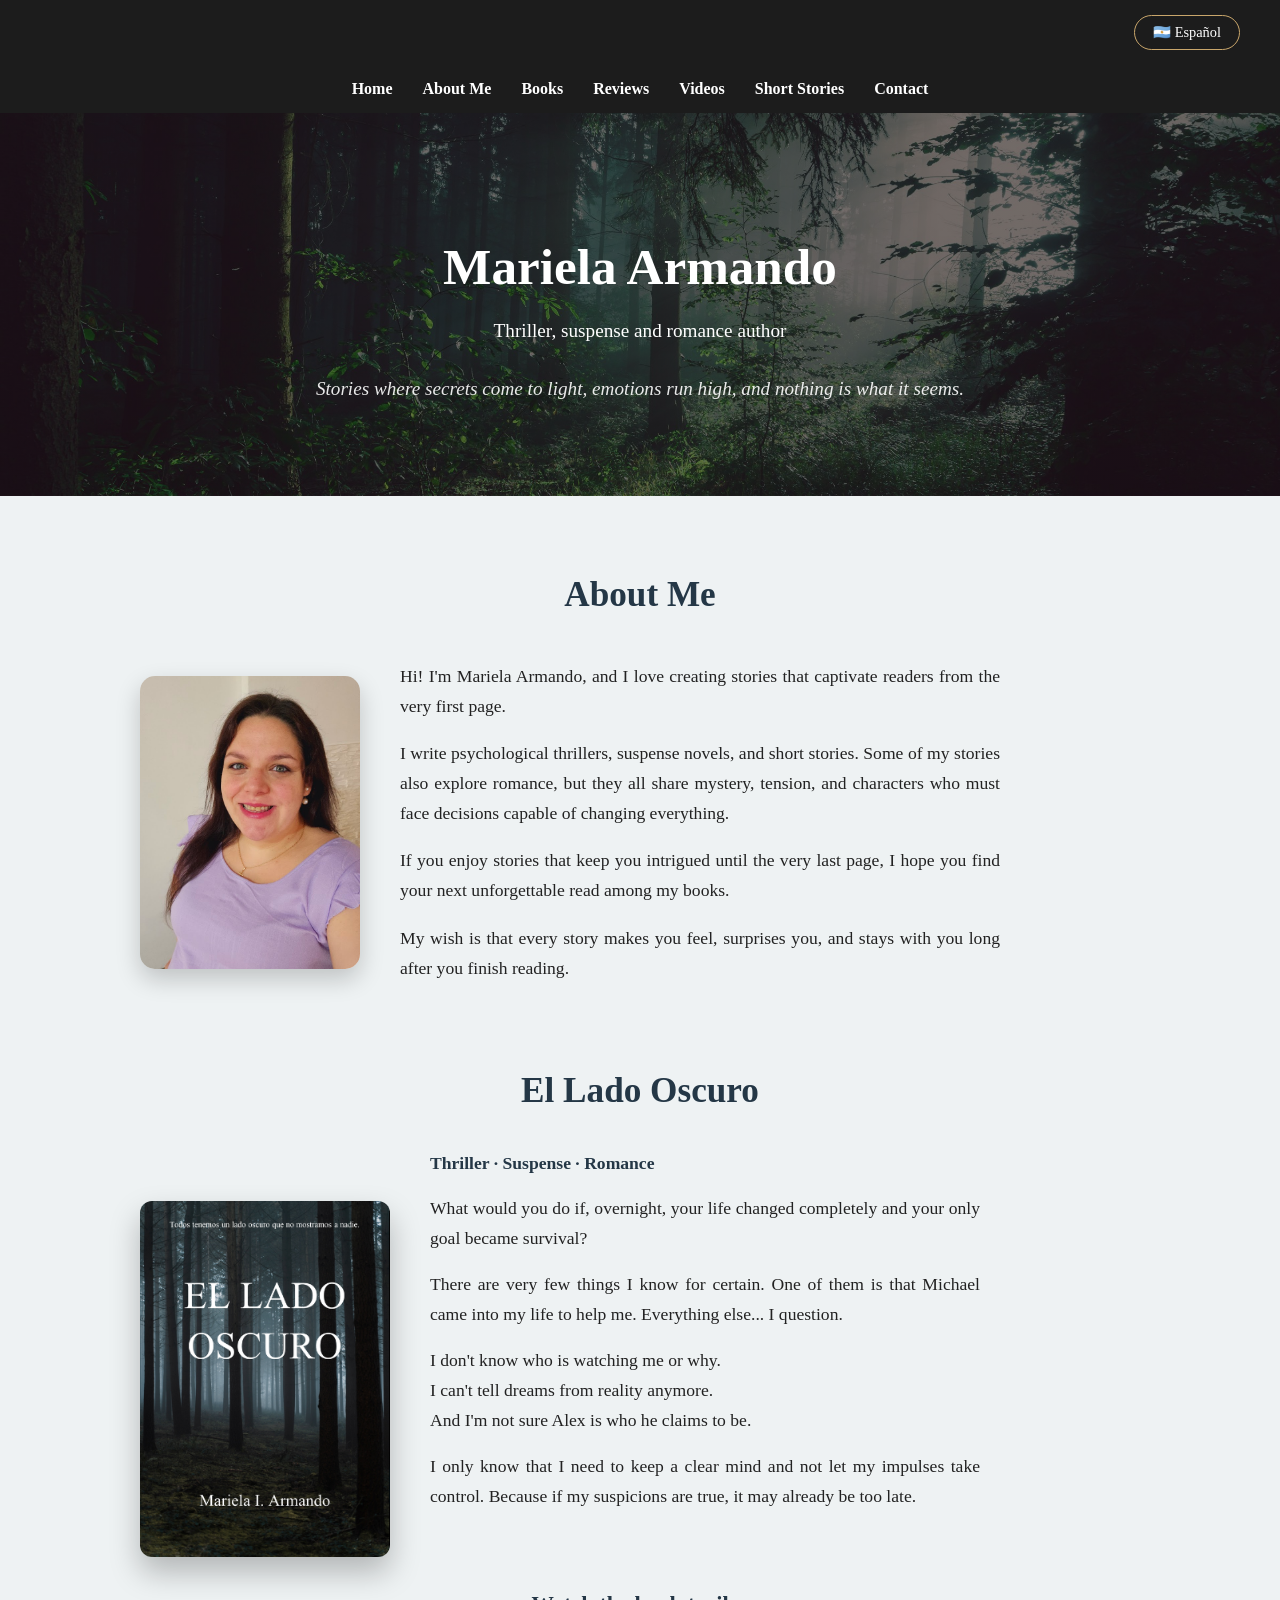
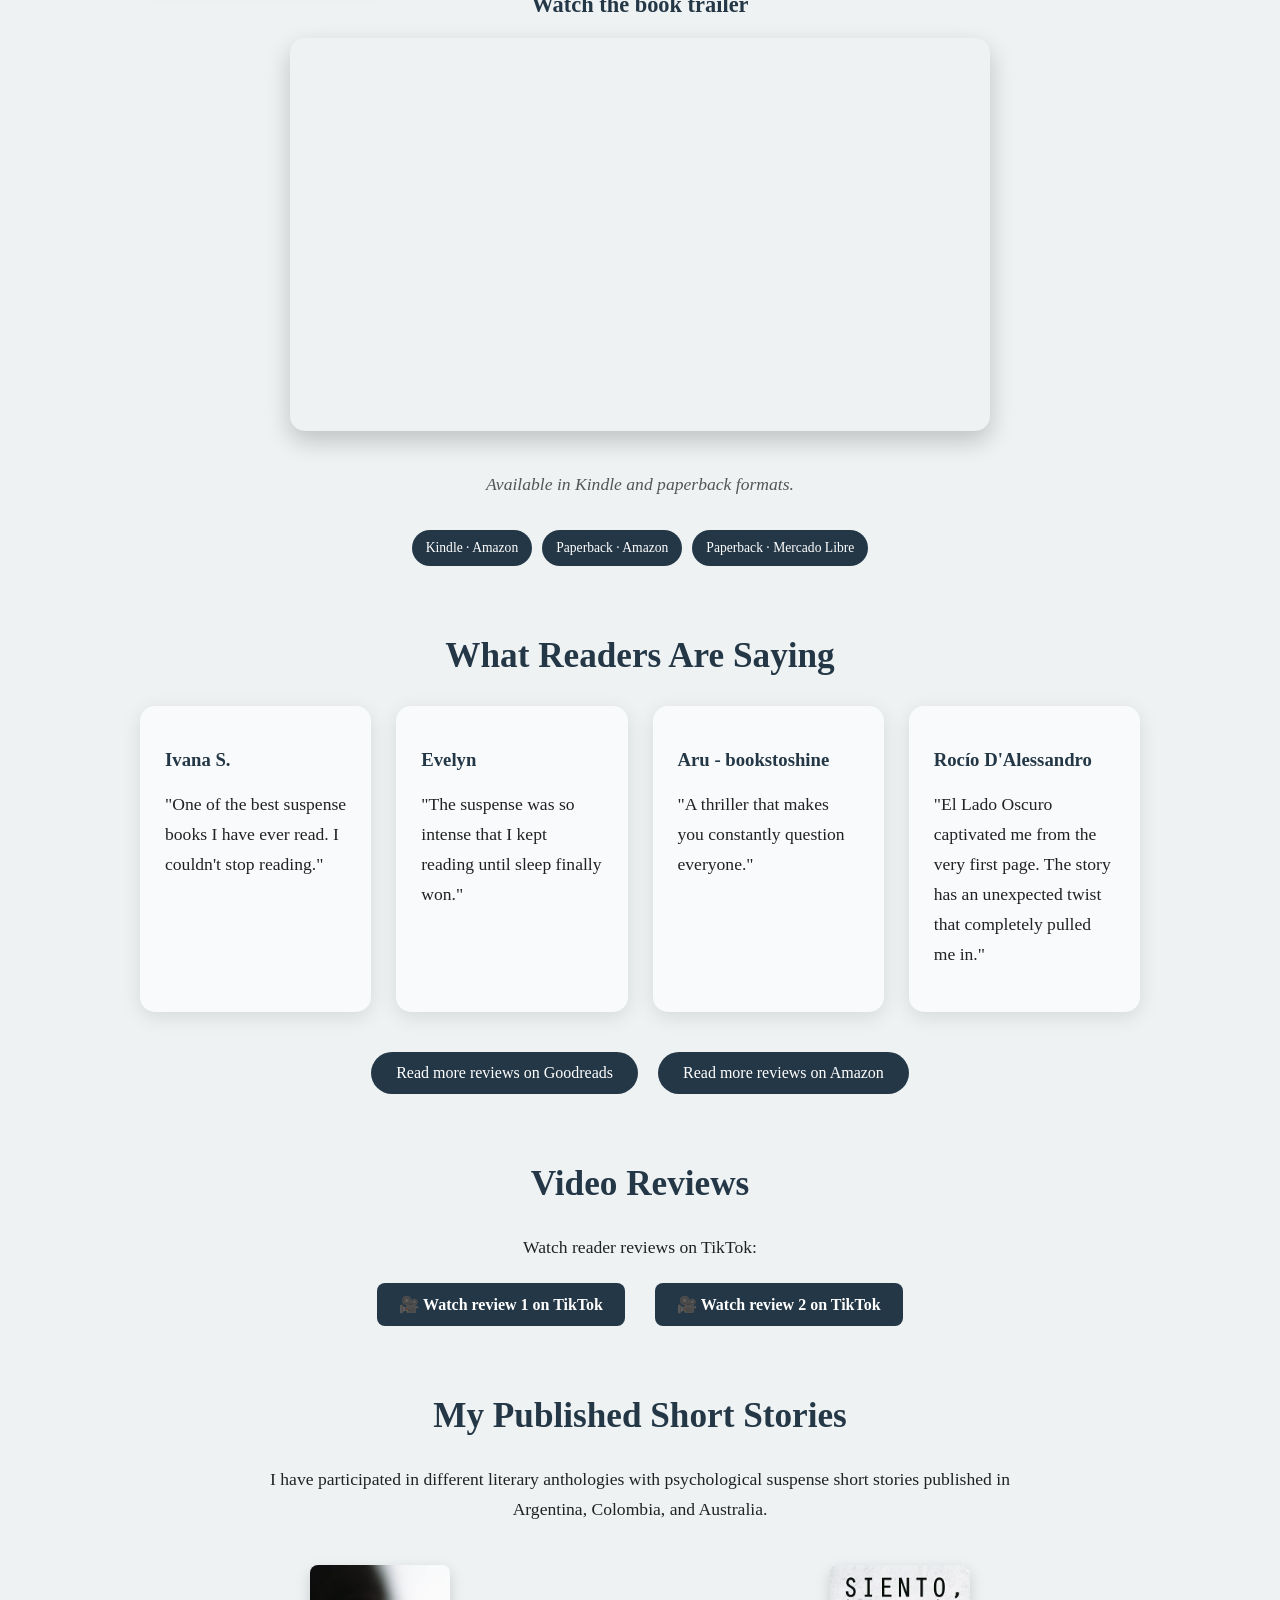
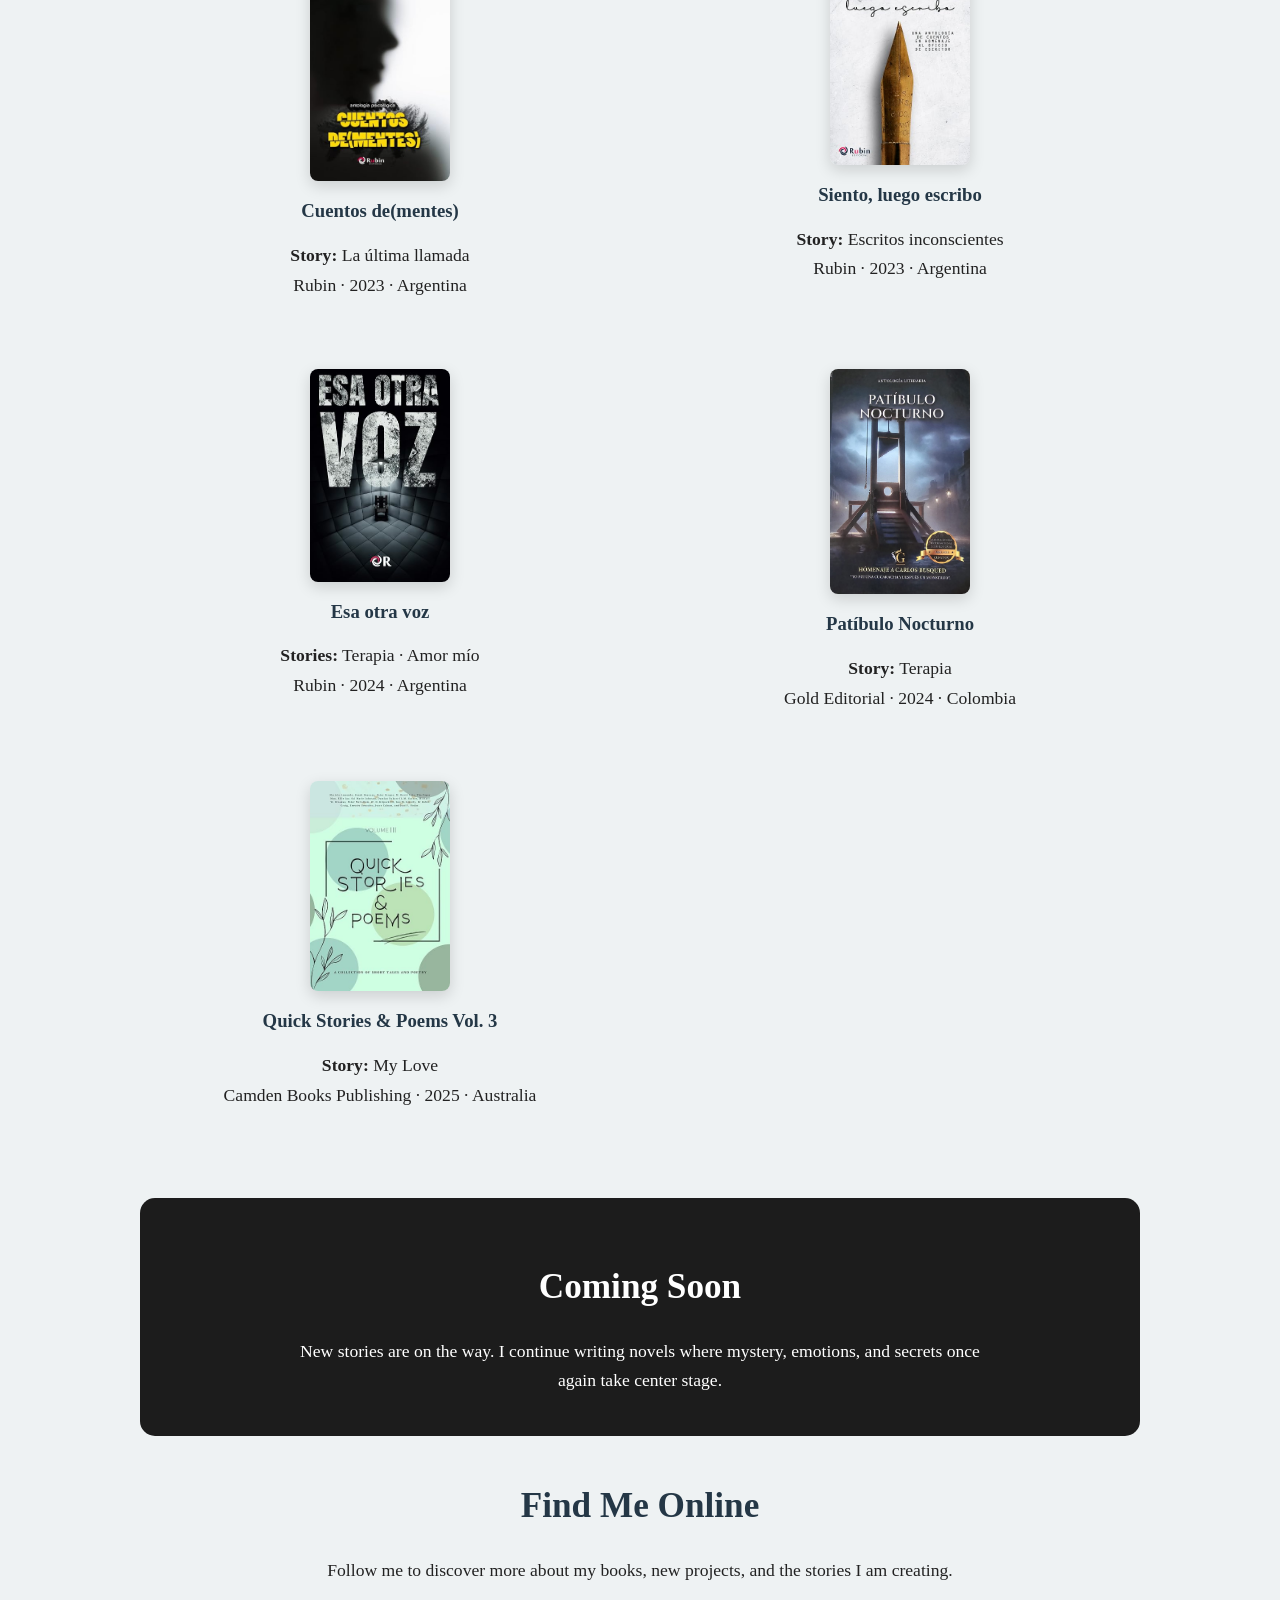
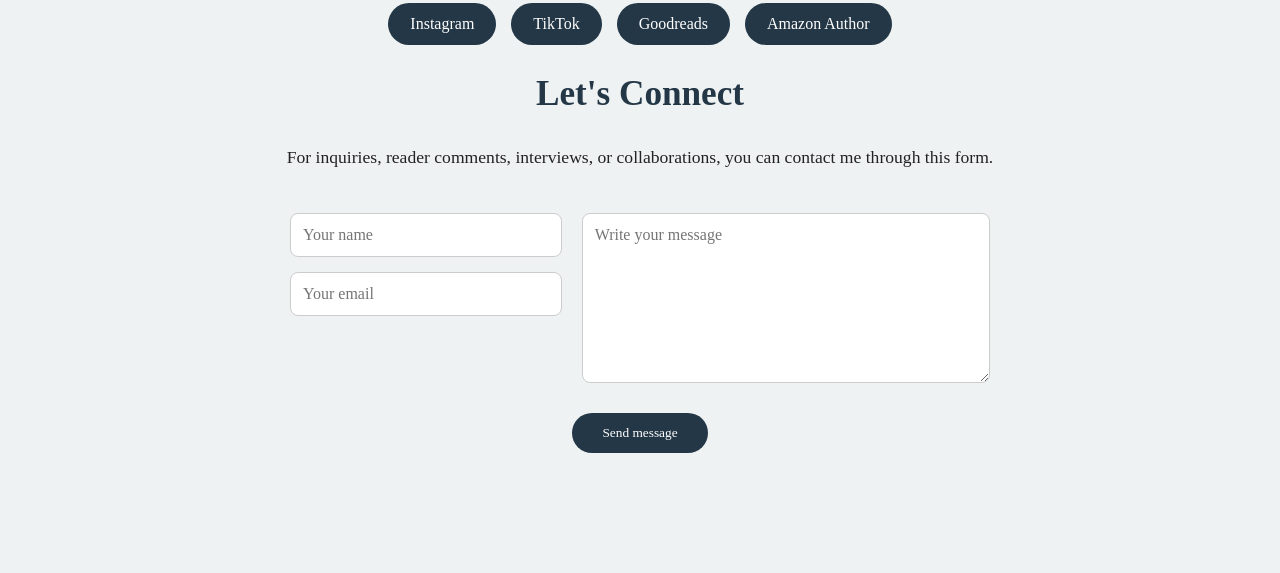
==== english.html @ 870b6d9b "Added TikTok author profile to schema" ====
<!DOCTYPE html>
<html lang="en">

<head>

    <meta charset="UTF-8">
    <meta name="viewport" content="width=device-width, initial-scale=1.0">

    <title>Mariela I. Armando | Thriller, Suspense & Romance Author</title>

    <meta name="description" content="Mariela I. Armando is an Argentine author of psychological thrillers, suspense, and romance. Discover her novels, published short stories, and upcoming books, including The Dark Side.">

    <meta name="keywords" content="Mariela I. Armando, Mariela Armando, Argentine author, thriller author, psychological thriller, suspense, romance novels, The Dark Side">

    <meta name="author" content="Mariela I. Armando">

    <meta name="google-site-verification" content="ZKe4XZ2IdWxRvlAnwial1uZt_1R4l8vELTqtwnKe09A" />

    <link rel="icon" type="image/png" href="images/favicon.png">

    <link rel="stylesheet" href="style.css">


    <!-- Open Graph -->
    <meta property="og:type" content="website">
    <meta property="og:title" content="Mariela I. Armando | Thriller, Suspense & Romance Author">
    <meta property="og:description" content="Discover the books, short stories, and latest updates from Mariela I. Armando, an Argentine author of psychological thrillers, suspense, and romance.">
    <meta property="og:url" content="https://marielaiarmando.github.io/english.html">
    <meta property="og:image" content="https://marielaiarmando.github.io/images/portada.png">
    <meta property="og:locale" content="en_US">


    <!-- Twitter / X -->
    <meta name="twitter:card" content="summary_large_image">
    <meta name="twitter:title" content="Mariela I. Armando | Thriller, Suspense & Romance Author">
    <meta name="twitter:description" content="Argentine author of psychological thrillers, suspense, and romance. Discover her novels and published short stories.">
    <meta name="twitter:image" content="https://marielaiarmando.github.io/images/portada.png">


    <!-- Schema.org Author -->
    <script type="application/ld+json">
    {
      "@context": "https://schema.org",
      "@type": "Person",
      "name": "Mariela I. Armando",
      "url": "https://marielaiarmando.github.io/english.html",
      "image": "https://marielaiarmando.github.io/images/MarielaArmando.jpg",
      "sameAs": [
  "https://www.instagram.com/escritoramarielaarmando/",
  "https://www.tiktok.com/@marielaarmando"
],
      "jobTitle": "Author",
      "description": "Argentine author of thriller, suspense, and romance novels.",
      "knowsAbout": [
        "Thriller",
        "Psychological suspense",
        "Romance"
      ],
      "workExample": {
        "@type": "Book",
        "name": "The Dark Side",
        "author": {
          "@type": "Person",
          "name": "Mariela I. Armando"
        }
      }
    }
    </script>


</head>

<body>

<div class="idioma">

    <a href="index.html">
        🇦🇷 Español
    </a>

</div>

<nav class="menu">

    <a href="#inicio">Home</a>
    <a href="#sobre-mi">About Me</a>
    <a href="#libros">Books</a>
    <a href="#resenas">Reviews</a>
    <a href="#videos">Videos</a>
    <a href="#cuentos">Short Stories</a>
    <a href="#contacto">Contact</a>

</nav>

<header id="inicio">
    
    <h1>Mariela Armando</h1>

    <p>Thriller, suspense and romance author</p>

    <p class="frase">
        Stories where secrets come to light,
        emotions run high, and nothing is what it seems.
    </p>

</header>

<main>

<section id="sobre-mi" class="sobre-mi">

    <h2>About Me</h2>
    

    <div class="autora">
        <img src="images/MarielaArmando.jpg"
             alt="Mariela Armando, autora"
             class="foto-autora">

        <div class="texto-autora">

<p>
    Hi! I'm Mariela Armando, and I love creating stories that captivate readers from the very first page.
</p>

<p>
    I write psychological thrillers, suspense novels, and short stories. Some of my stories also explore romance, but they all share mystery, tension, and characters who must face decisions capable of changing everything.
</p>

<p>
    If you enjoy stories that keep you intrigued until the very last page, I hope you find your next unforgettable read among my books.
</p>

<p>
    My wish is that every story makes you feel, surprises you, and stays with you long after you finish reading.
</p>

</div>



    </div>

</section>



<section id="libros" class="libros">

    <h2>El Lado Oscuro</h2>

<div class="libro">

    <img src="images/portada.png"
         alt="Cover of El Lado Oscuro"
         class="portada">

    <div class="info-libro">

        <p class="genero">
            Thriller · Suspense · Romance
        </p>

        <p>
            What would you do if, overnight, your life changed completely and your only goal became survival?
        </p>

        <p>
            There are very few things I know for certain. One of them is that Michael came into my life to help me. Everything else... I question.
        </p>

        <p>
            I don't know who is watching me or why.<br>
            I can't tell dreams from reality anymore.<br>
            And I'm not sure Alex is who he claims to be.
        </p>

        <p>
            I only know that I need to keep a clear mind and not let my impulses take control. Because if my suspicions are true, it may already be too late.
        </p>

    </div>

    </div>

    <div class="booktrailer">

        <h3>Watch the book trailer</h3>

<div class="video-container">

    <iframe
        src="https://www.youtube.com/embed/WR-o4Xqgzp0"
        title="El Lado Oscuro Book Trailer"
        allowfullscreen>
    </iframe>

</div>

</div>

<p class="formato">
    Available in Kindle and paperback formats.
</p>

    <div class="botones">

    <a href="https://www.amazon.com/Mariela-I-Armando-ebook/dp/B09SFQJZTN?ref_=ast_author_dp_rw&th=1&psc=1"
       target="_blank"
       class="boton">
        Kindle · Amazon
    </a>

    <a href="https://www.amazon.com/-/es/Lado-Oscuro-Spanish-Mariela-Armando/dp/9878832988"
       target="_blank"
       class="boton">
        Paperback · Amazon
    </a>

    <a href="https://articulo.mercadolibre.com.ar/MLA-1123917223-el-lado-oscuro-mariela-i-armando-libro-_JM"
       target="_blank"
       class="boton">
        Paperback · Mercado Libre
    </a>

</div>

</section>

<section id="resenas" class="reseñas">

   <h2>What Readers Are Saying</h2>

<div class="tarjetas">

    <div class="resena">

        <h3>Ivana S.</h3>

        <p>
            "One of the best suspense books I have ever read.
            I couldn't stop reading."
        </p>

    </div>

    <div class="resena">

        <h3>Evelyn</h3>

        <p>
            "The suspense was so intense that I kept reading
            until sleep finally won."
        </p>

    </div>

    <div class="resena">

        <h3>Aru - bookstoshine</h3>

        <p>
            "A thriller that makes you constantly question everyone."
        </p>

    </div>

    <div class="resena">

        <h3>Rocío D'Alessandro</h3>

        <p>
            "El Lado Oscuro captivated me from the very first page.
            The story has an unexpected twist that completely pulled me in."
        </p>

    </div>

</div>

  <div class="botones-resenas">

    <a href="https://www.goodreads.com/book/show/60380255-el-lado-oscuro?from_search=true&from_srp=true&qid=ZBNtLjr5cd&rank=1"
       target="_blank">
        Read more reviews on Goodreads
    </a>

    <a href="https://www.amazon.com/-/es/portal/customer-reviews/B09SFQJZTN/ref=cm_cr_dp_d_show_all_top?_encoding=UTF8&ie=UTF8&reviewerType=all_reviews"
       target="_blank">
        Read more reviews on Amazon
    </a>

    </div>

</section>



<section id="videos" class="videos">

  <h2>Video Reviews</h2>

<p>
    Watch reader reviews on TikTok:
</p>

<div class="video-links">

<a href="https://vt.tiktok.com/ZSXbWQg7C/" target="_blank">
    🎥 Watch review 1 on TikTok
</a>

<a href="https://vt.tiktok.com/ZSXbWntJS/" target="_blank">
    🎥 Watch review 2 on TikTok
</a>

</div>

</section>

<section id="cuentos" class="antologias">

  <h2>My Published Short Stories</h2>

<p class="intro-antologias">
    I have participated in different literary anthologies with psychological suspense short stories published in Argentina, Colombia, and Australia.
</p>

<div class="grid-antologias">

    <div class="antologia">

        <img src="images/antologia1.jpg" alt="Cuentos de(mentes)">

        <div class="info-antologia">

            <h3>Cuentos de(mentes)</h3>

            <p>
                <strong>Story:</strong> La última llamada<br>
                Rubin · 2023 · Argentina
            </p>

        </div>

    </div>


    <div class="antologia">

        <img src="images/antologia2.jpg" alt="Siento, luego escribo">

        <div class="info-antologia">

            <h3>Siento, luego escribo</h3>

            <p>
                <strong>Story:</strong> Escritos inconscientes<br>
                Rubin · 2023 · Argentina
            </p>

        </div>

    </div>


    <div class="antologia">

        <img src="images/antologia3.jpg" alt="Esa otra voz">

        <div class="info-antologia">

            <h3>Esa otra voz</h3>

            <p>
                <strong>Stories:</strong> Terapia · Amor mío<br>
                Rubin · 2024 · Argentina
            </p>

        </div>

    </div>


    <div class="antologia">

        <img src="images/antologia4.jpeg" alt="Patíbulo Nocturno">

        <div class="info-antologia">

            <h3>Patíbulo Nocturno</h3>

            <p>
                <strong>Story:</strong> Terapia<br>
                Gold Editorial · 2024 · Colombia
            </p>

        </div>

    </div>


    <div class="antologia">

        <img src="images/antologia5.jpg" alt="Quick Stories & Poems Vol. 3">

        <div class="info-antologia">

            <h3>Quick Stories & Poems Vol. 3</h3>

            <p>
                <strong>Story:</strong> My Love<br>
                Camden Books Publishing · 2025 · Australia
            </p>

        </div>

    </div>


</div>

</section>

<section class="proximamente">

    <h2>Coming Soon</h2>

<p>
    New stories are on the way.
    I continue writing novels where mystery,
    emotions, and secrets once again take center stage.
</p>

</section>



<section id="contacto" class="contacto">
    
    <h2>Find Me Online</h2>

<p>
    Follow me to discover more about my books,
    new projects, and the stories I am creating.
</p>

    <div class="redes">

        <a href="https://www.instagram.com/escritoramarielaarmando/" target="_blank">
            Instagram
        </a>

        <a href="https://www.tiktok.com/@marielaarmando" target="_blank">
            TikTok
        </a>

        <a href="https://www.goodreads.com/author/show/22955194.Mariela_I_Armando" target="_blank">
            Goodreads
        </a>

        <a href="https://www.amazon.com/-/es/stores/author/B09SGN73T6/about?ccs_id=977a9b7e-b31d-41c1-aaa5-a99280cfdf26" target="_blank">
            Amazon Author
        </a>

    </div>


   <h2>Let's Connect</h2>

<p>
    For inquiries, reader comments, interviews, or collaborations,
    you can contact me through this form.
</p>


<form id="formulario-contacto">


<div class="formulario-contenedor">

    <div class="datos-contacto">

        <input 
        type="text" 
        name="name" 
        placeholder="Your name"
        required>

        <input 
        type="email" 
        name="email" 
        placeholder="Your email"
        required>

    </div>


    <textarea 
    name="message"
    placeholder="Write your message"
    rows="8"
    required></textarea>

</div>


<button type="submit">
Send message
</button>

<p id="mensaje-enviado" class="mensaje-enviado">
    Thank you for reaching out! Your message has been sent successfully.
</p>

</form>


</section>

</main>

<script>

const formulario = document.getElementById("formulario-contacto");

formulario.addEventListener("submit", async function(event) {

    event.preventDefault();

    const datos = new FormData(formulario);

    const respuesta = await fetch(
        "https://formspree.io/f/xdaqpnvq",
        {
            method: "POST",
            body: datos,
            headers: {
                "Accept": "application/json"
            }
        }
    );

    if (respuesta.ok) {

        formulario.reset();

        document.getElementById("mensaje-enviado").style.display = "block";

    }

});

</script>

</body>

</html>
---- style.css ----
body {
    margin: 0;
    font-family: Georgia, serif;
    background-color: #eef2f3; 
    color: #222;
}


header {
    background-image: linear-gradient(
        rgba(0,0,0,.55),
        rgba(0,0,0,.55)
    ),
    url("images/bosque_oscuro.jpg");

    background-size: cover;
    background-position: center;

    color: white;
    text-align: center;
    padding: 90px 20px;
}


header h1 {
    font-size: 3.2rem;
    margin-bottom: 10px;
}


header p {
    font-size: 1.2rem;
}


.frase {
    max-width: 650px;
    margin: 25px auto 0;
    font-style: italic;
    opacity: .9;
}


main {
    max-width: 1000px;
    margin: auto;
    padding: 50px 20px;
}


section {
    margin-bottom: 70px;
}


h2 {
    color: #243746;
    font-size: 2.2rem;
    text-align: center;
}


p {
    line-height: 1.7;
    font-size: 1.1rem;
}


/* LIBRO */

.libro {
    display: flex;
    align-items: flex-start;
    gap: 40px;
}


.portada {
    width: 250px;
    border-radius: 12px;
    box-shadow: 0 15px 30px rgba(0,0,0,.25);
    margin-top: 60px;
}


.info-libro {
    flex: 1;
    max-width: 550px;
    display: flex;
    flex-direction: column;
}
.info-libro p {
    margin: 8px 0;
    text-align: justify;
}

.info-libro h3 {
    font-size: 2rem;
}

.genero {
    color: #243746;
    font-weight: bold;
    text-align: center;
    width: 100%;
}


/* BOTONES */

.botones {
    margin-top: 30px;
    display: flex;
    gap: 10px;
    justify-content: center;
    flex-wrap: nowrap;
}


.boton {
    display: inline-block;
    background-color: #243746;
    color: white;
    padding: 10px 14px;
    border-radius: 25px;
    text-decoration: none;
    text-align: center;
    font-size: 0.85rem;
}


.boton:hover {
    opacity: .8;
}

/* RESEÑAS */

.tarjetas {
    display: flex;
    gap: 25px;
}


.resena {
    background:#f8fafb;
    padding:25px;
    border-radius:15px;
    box-shadow:0 5px 20px rgba(0,0,0,.1);
    flex:1;
}


.resena h3 {
    color:#243746;
}



/* VIDEOS */

.videos {
    text-align: center;
}

.videos a {
    color:#243746;
    font-weight:bold;
}


.proximamente {
    background-color: #1c1c1c;
    color: white;
    padding: 40px;
    border-radius: 15px;
    text-align: center;
    margin-bottom: 50px;
}

.proximamente h2 {
    color: white;
}

.proximamente p {
    max-width: 700px;
    margin: auto;
    color: white;
}

/* ANTOLOGÍAS */
.intro-antologias {
    text-align: center;
    max-width: 750px;
    margin: 0 auto 40px;
}

.grid-antologias {
    display: grid;
    grid-template-columns: repeat(2, 1fr);
    gap: 50px 40px;
    margin-top: 40px;
}

.antologia {
    text-align: center;
}

.antologia img {
    width: 140px;
    height: auto;
    border-radius: 8px;
    box-shadow: 0 5px 15px rgba(0,0,0,.15);
}

.info-antologia h3 {
    margin-top: 15px;
    color: #243746;
}

.info-antologia p {
    margin-top: 10px;
}

/* CONTACTO */

.contacto {
    text-align: center;
}

/* REDES */

.redes {
    display: flex;
    justify-content: center;
    gap: 15px;
    flex-wrap: wrap;
}


.redes a {
    background-color: #243746;
    color: white;
    padding: 12px 22px;
    border-radius: 25px;
    text-decoration: none;
}


.redes a:hover {
    opacity: .8;
}.botones-resenas {
    margin-top: 40px;
    display: flex;
    justify-content: center;
    gap: 20px;
    flex-wrap: wrap;
}


.botones-resenas a {
    background-color: #243746;
    color: white;
    padding: 12px 25px;
    border-radius: 25px;
    text-decoration: none;
}


.botones-resenas a:hover {
    opacity: .8;
}.formato {
    font-style: italic;
    color: #555;
    text-align: center;

}.autora {
    display: flex;
    gap: 40px;
    align-items: center;
}


.foto-autora {
    width: 220px;
    border-radius: 15px;
    box-shadow: 0 10px 25px rgba(0,0,0,.2);
}


.texto-autora {
    max-width: 600px;
    text-align: justify;
}
/* BOOKTRAILER */

.booktrailer {
    margin: 35px 0;
    text-align: center;
}

.booktrailer h3 {
    color: #243746;
    margin-bottom: 20px;
    font-size: 1.4rem;
}

.video-container {
    width: 100%;
    max-width: 700px;
    margin: 0 auto;
    aspect-ratio: 16 / 9;
}

.video-container iframe {
    width: 100%;
    height: 100%;
    border: none;
    border-radius: 15px;
    box-shadow: 0 10px 25px rgba(0,0,0,.2);
}


/* CELULAR */

@media (max-width: 700px) {

    .libro {
    flex-direction: column;
    align-items: center;
    text-align: center;
}

.info-libro {
    width: 100%;
    text-align: center;
}
    .portada {
    margin: 0 auto;
    }
.info-libro .genero {
    text-align: center;
    width: 100%;
}
    .autora {
        flex-direction: column;
        text-align: center;
    }


    .tarjetas {
        flex-direction: column;
    }


    h2 {
        text-align: center;
    }


    .botones {
        justify-content: center;
        flex-direction: column;
        align-items: center;
    }


    .boton {
        display: block;
        margin-bottom: 15px;
        width: 80%;
    }


    .videos,
    .contacto,
    .redes {
        text-align: center;
        justify-content: center;
    }

    .grid-antologias {
        grid-template-columns: 1fr;
    }

    .antologia {
    text-align: center;
}


    .antologia img {
        width: 150px;
    }


    .botones-resenas {
        justify-content: center;
        flex-direction: column;
        align-items: center;
    }
.video-container {
    max-width: 100%;
}


.formulario-contenedor {
    flex-direction: column;
    align-items: center;

}

.datos-contacto,
.formulario-contenedor textarea {
    width: 100%;
    max-width: 500px;

}

.menu {
    display: flex;
    flex-wrap: wrap;
    justify-content: center;

    column-gap: 18px;
    row-gap: 0;

    padding: 6px 10px;
}

.menu a {
    font-size: 15px;
    line-height: 1;
    padding: 0;
}
}



.video-links {
    display: flex;
    justify-content: center;
    gap: 30px;
    flex-wrap: wrap;
    margin-top: 20px;
}

.video-links a {
    background: #243746;
    color: white;
    text-decoration: none;
    padding: 12px 22px;
    border-radius: 8px;
    font-weight: bold;
    transition: 0.3s;
}

.video-links a:hover {
    transform: translateY(-3px);
    opacity: 0.9;
}
.contacto form {
    margin-top: 40px;
}
.formulario-contenedor {
    display: flex;
    gap: 20px;
    max-width: 700px;
    margin: 30px auto;
}


.datos-contacto {
    display: flex;
    flex-direction: column;
    gap: 15px;
    width: 40%;
}


.formulario-contenedor textarea {
    width: 60%;
}


.contacto input,
.contacto textarea {
    padding: 12px;
    font-family: Georgia, serif;
    font-size: 1rem;
    border-radius: 8px;
    border: 1px solid #ccc;
    box-sizing: border-box;
}


.contacto button {
    display: block;
    margin: 20px auto 0;
    background-color: #243746;
    color: white;
    border: none;
    padding: 12px 30px;
    border-radius: 25px;
    cursor: pointer;
    font-family: Georgia, serif;
}


.contacto button:hover {
    opacity: .8;
}
.mensaje-gracias {
    display: none;
    margin-top: 25px;
    color: #243746;
    font-weight: bold;
    text-align: center;
}
.gracias {
    min-height: 70vh;
    display: flex;
    flex-direction: column;
    justify-content: center;
    align-items: center;
    text-align: center;
    padding: 40px 20px;
}


.gracias h1 {
    color: #243746;
    font-size: 2.5rem;
}


.gracias p {
    max-width: 600px;
    margin: 20px auto 30px;
}

.mensaje-enviado {
    display: none;
    margin: 30px auto 0;
    max-width: 500px;
    background: #f8fafb;
    padding: 25px;
    border-radius: 15px;
    box-shadow: 0 5px 20px rgba(0,0,0,.1);
    color: #243746;
    font-weight: bold;
    text-align: center;
}
/* MENU DE NAVEGACION */

.menu {
    display: flex;
    justify-content: center;
    gap: 30px;

    position: sticky;
    top: 0;
    z-index: 1000;

    background-color: #1c1c1c;
    padding: 15px;
}


.menu a {
    color: white;
    text-decoration: none;
    font-size: 1rem;
    font-weight: bold;
}


.menu a:hover {
    color: #c9a66b;
}
section {
    scroll-margin-top: 100px;
}
.idioma {
    text-align: right;
    padding: 15px 40px;
    background-color: #1c1c1c;
}

.idioma a {
    display: inline-block;
    padding: 8px 18px;
    border: 1px solid #c9a66b;
    border-radius: 20px;
    color: white;
    text-decoration: none;
    font-size: 0.9rem;
    transition: 0.3s;
}

.idioma a:hover {
    background-color: #c9a66b;
    color: #1c1c1c;
}
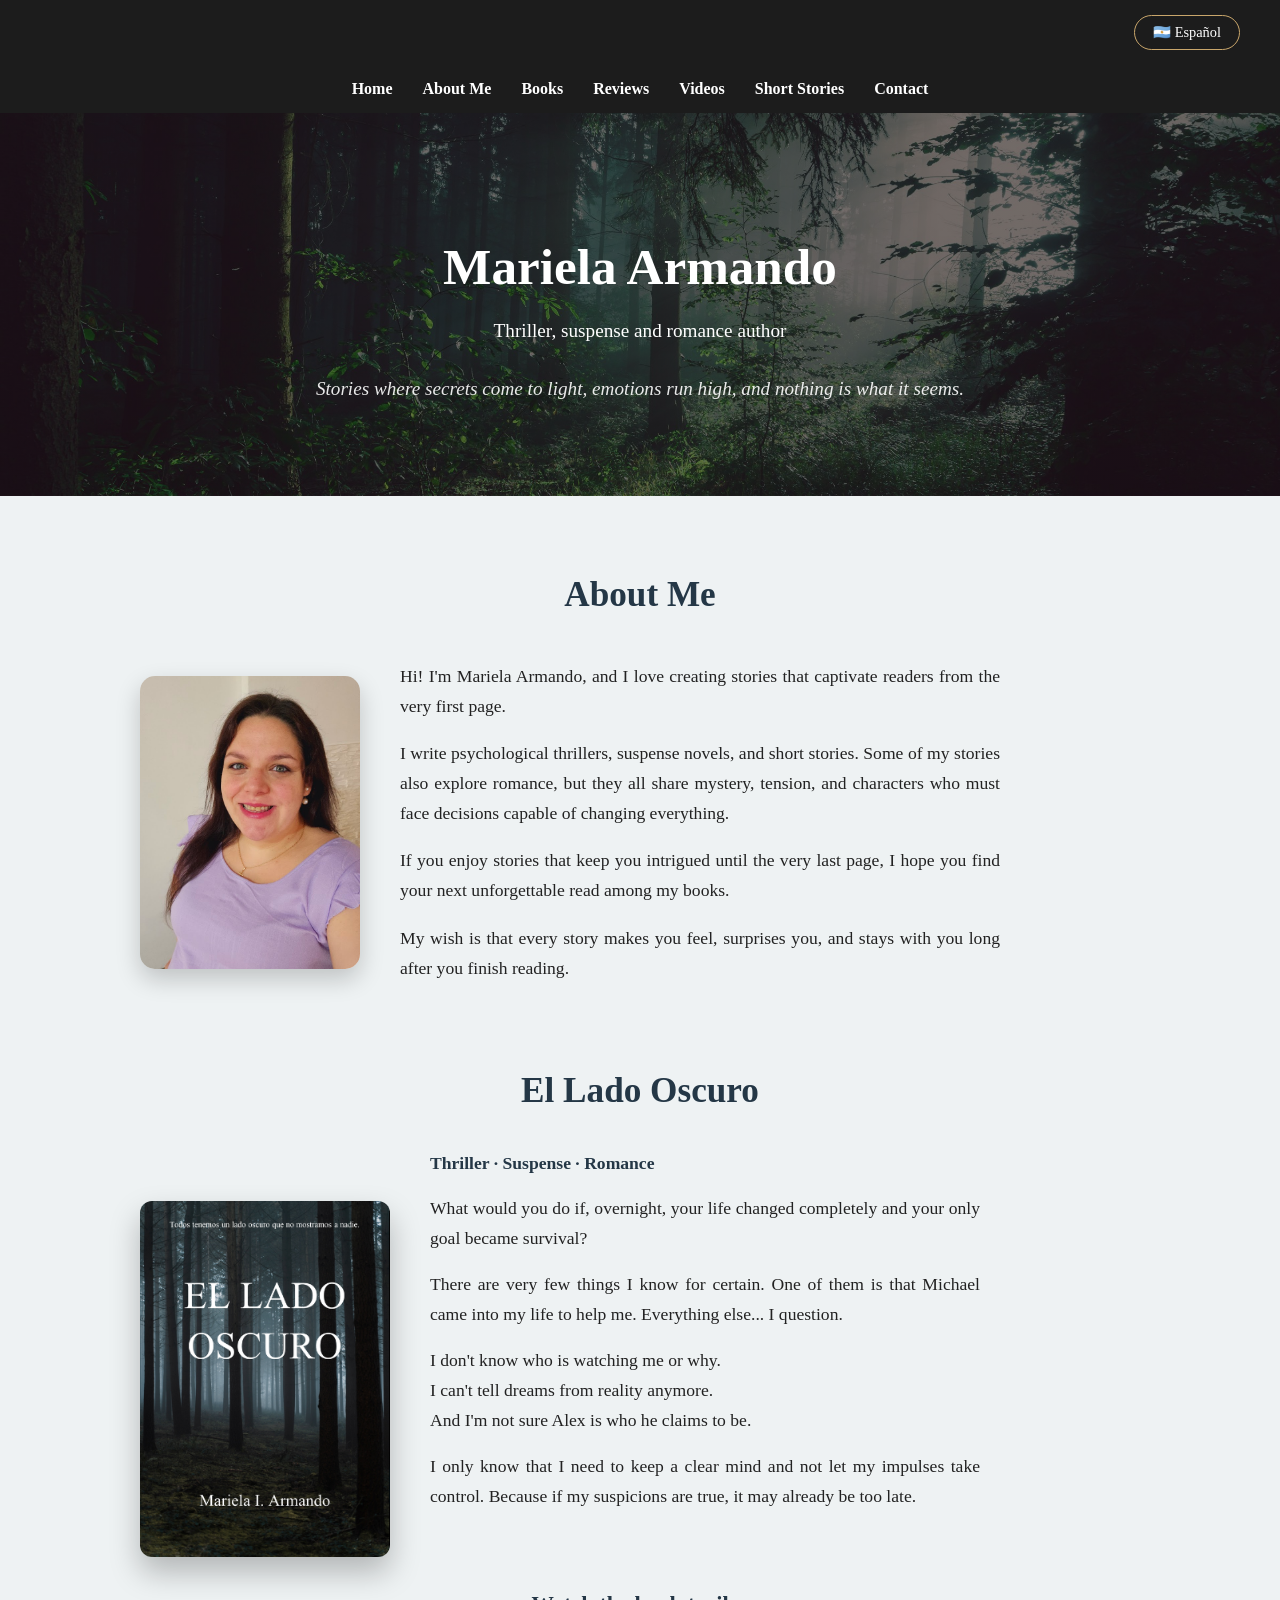
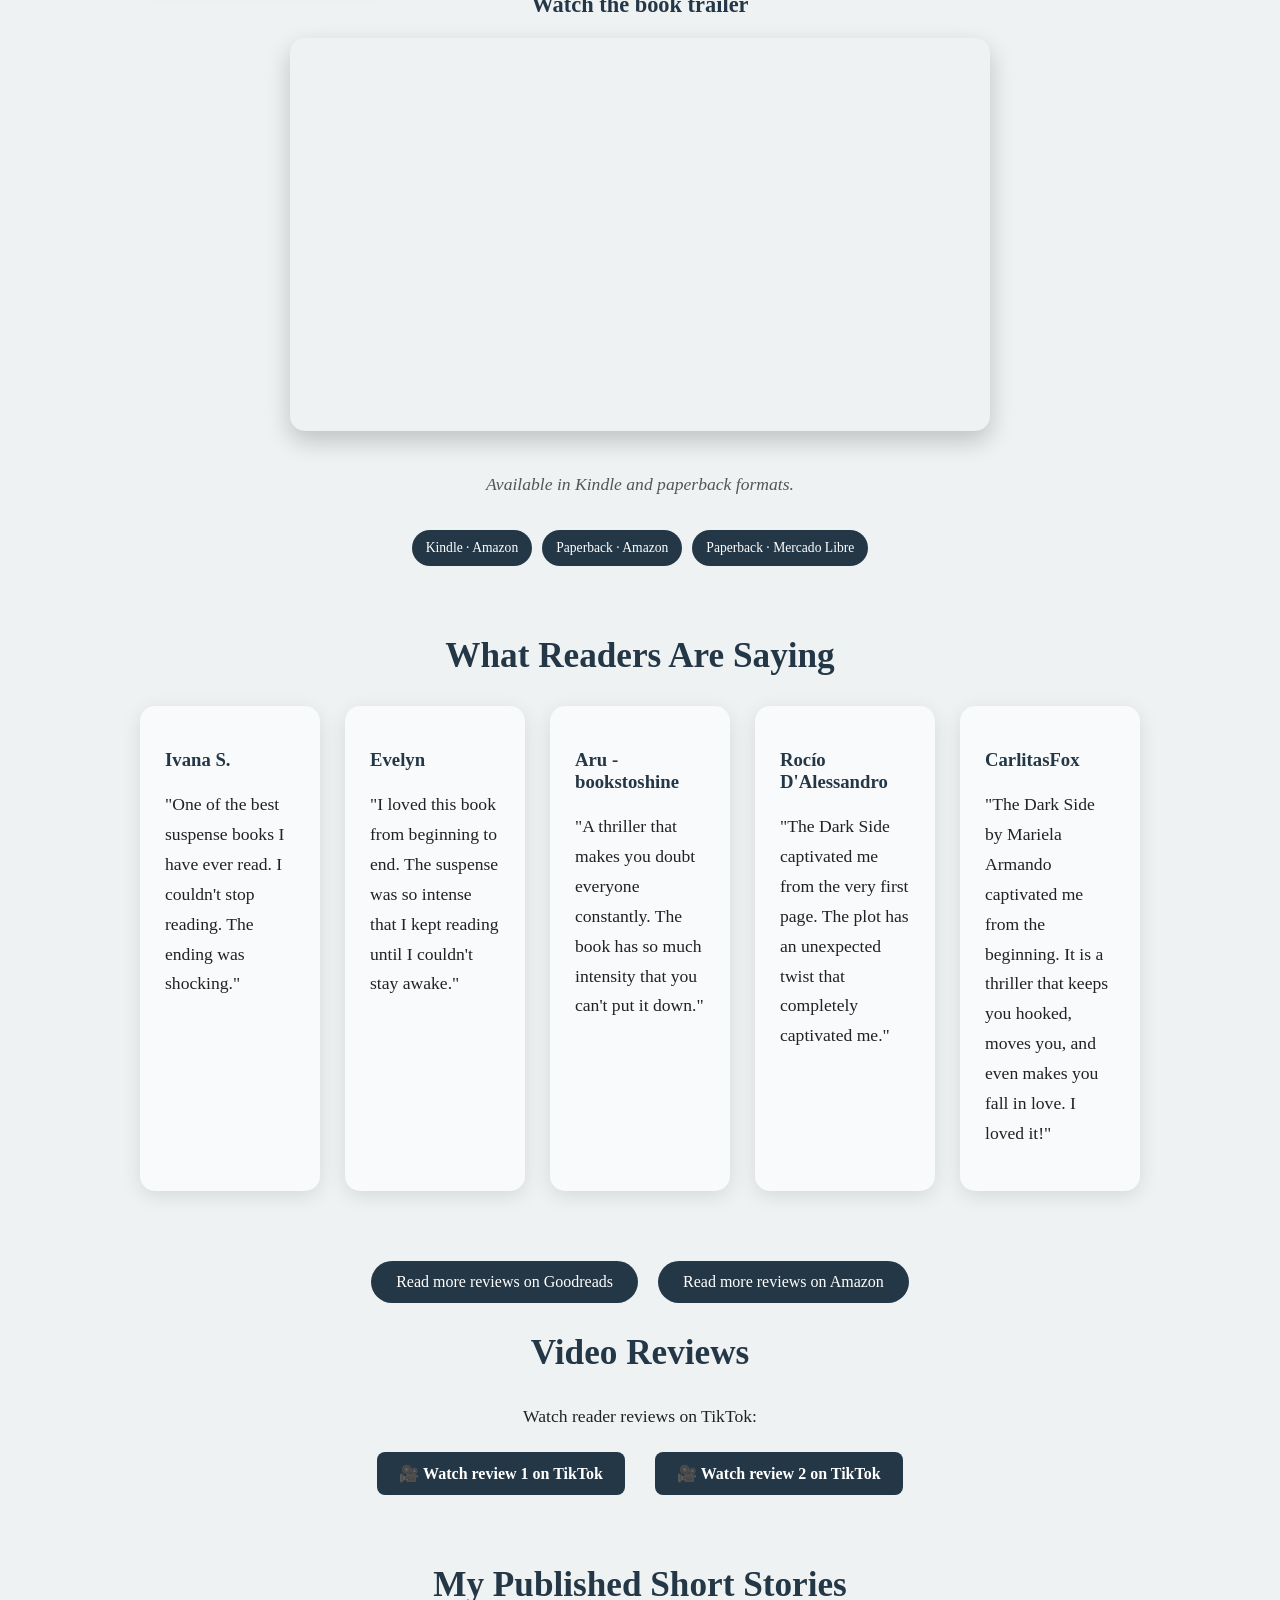
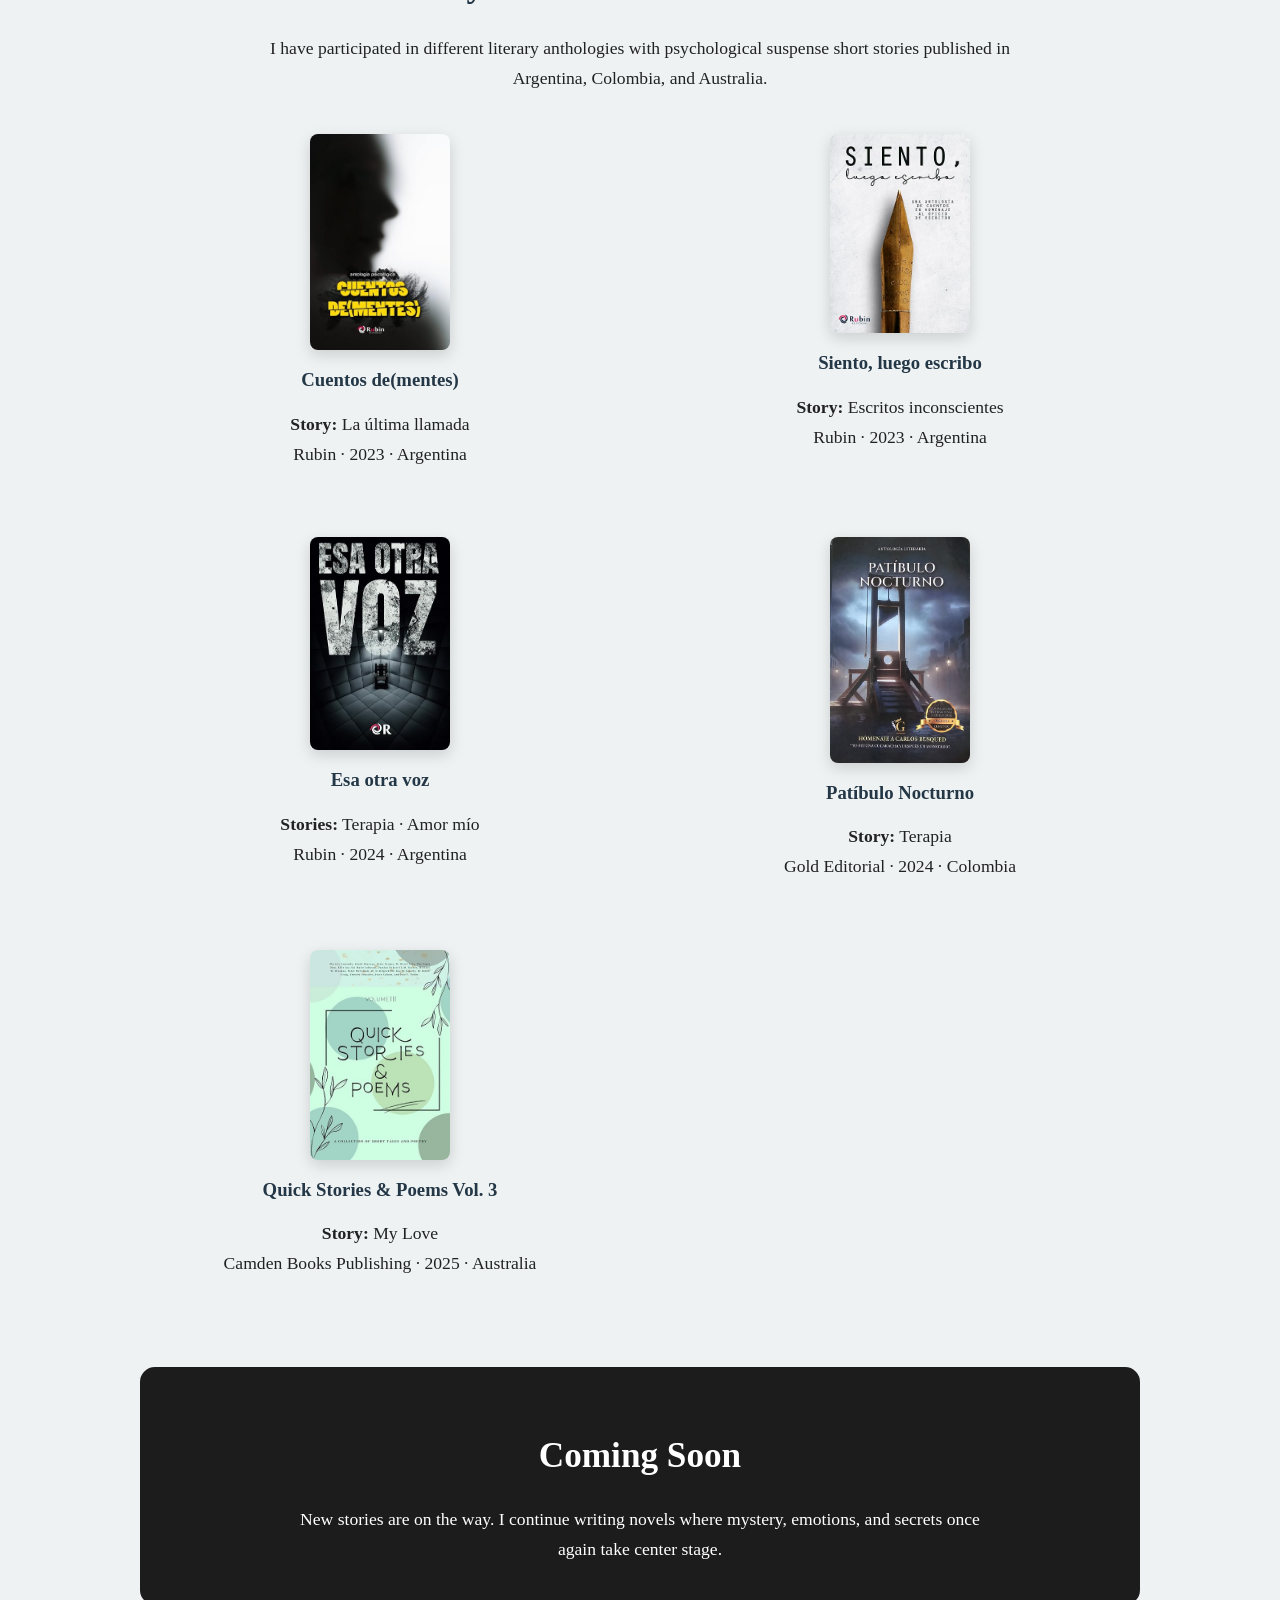
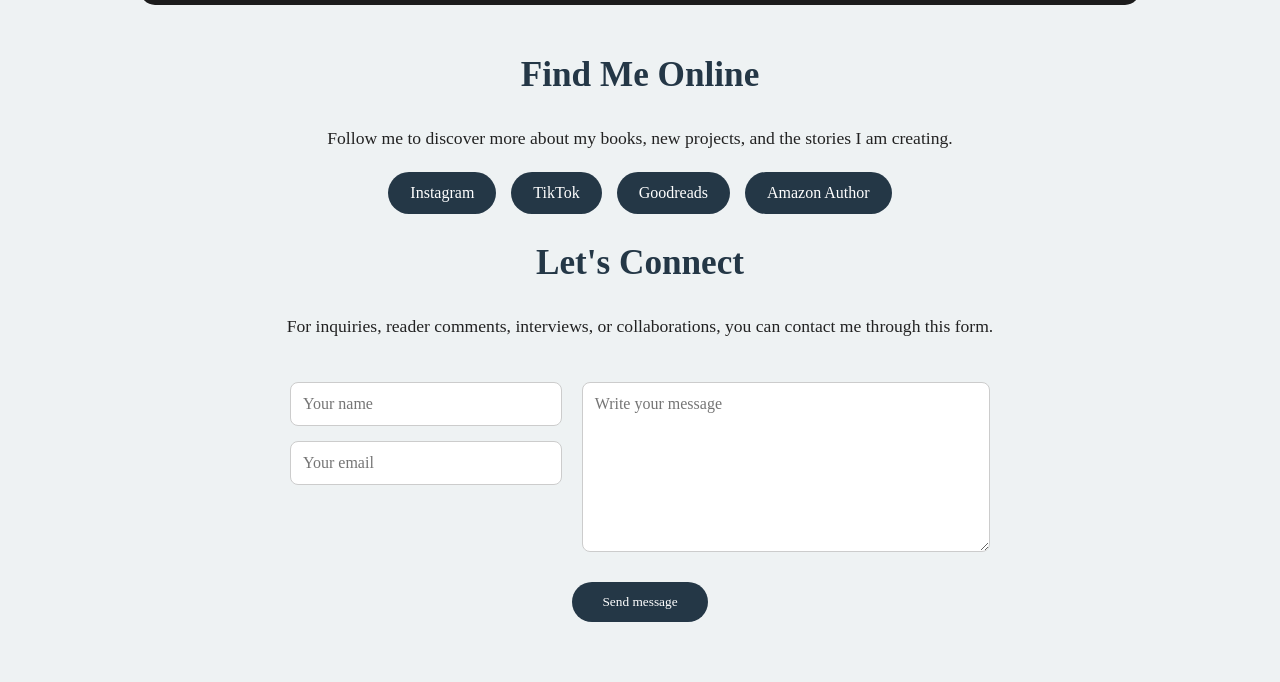
==== commit 26615c73: "Updated English reviews" ====
--- a/english.html
+++ b/english.html
@@ -25,8 +25,8 @@
     <meta property="og:type" content="website">
     <meta property="og:title" content="Mariela I. Armando | Thriller, Suspense & Romance Author">
     <meta property="og:description" content="Discover the books, short stories, and latest updates from Mariela I. Armando, an Argentine author of psychological thrillers, suspense, and romance.">
-    <meta property="og:url" content="https://marielaiarmando.github.io/english.html">
-    <meta property="og:image" content="https://marielaiarmando.github.io/images/portada.png">
+    <meta property="og:url" content="https://marielaarmando.com/english.html">
+    <meta property="og:image" content="https://marielaarmando.com/images/author-social.jpeg">
     <meta property="og:locale" content="en_US">
 
 
@@ -34,38 +34,34 @@
     <meta name="twitter:card" content="summary_large_image">
     <meta name="twitter:title" content="Mariela I. Armando | Thriller, Suspense & Romance Author">
     <meta name="twitter:description" content="Argentine author of psychological thrillers, suspense, and romance. Discover her novels and published short stories.">
-    <meta name="twitter:image" content="https://marielaiarmando.github.io/images/portada.png">
+    <meta name="twitter:image" content="https://marielaarmando.com/images/author-social.jpeg">
 
 
     <!-- Schema.org Author -->
-    <script type="application/ld+json">
-    {
-      "@context": "https://schema.org",
-      "@type": "Person",
-      "name": "Mariela I. Armando",
-      "url": "https://marielaiarmando.github.io/english.html",
-      "image": "https://marielaiarmando.github.io/images/MarielaArmando.jpg",
-      "sameAs": [
-  "https://www.instagram.com/escritoramarielaarmando/",
-  "https://www.tiktok.com/@marielaarmando"
-],
-      "jobTitle": "Author",
-      "description": "Argentine author of thriller, suspense, and romance novels.",
-      "knowsAbout": [
-        "Thriller",
-        "Psychological suspense",
-        "Romance"
-      ],
-      "workExample": {
-        "@type": "Book",
-        "name": "The Dark Side",
-        "author": {
-          "@type": "Person",
-          "name": "Mariela I. Armando"
-        }
-      }
-    }
-    </script>
+<script type="application/ld+json">
+{
+  "@context": "https://schema.org",
+  "@type": "Person",
+  "name": "Mariela I. Armando",
+  "url": "https://marielaarmando.com/english.html",
+  "image": "https://marielaarmando.com/images/MarielaArmando.jpg",
+  "sameAs": [
+    "https://www.instagram.com/escritoramarielaarmando/",
+    "https://www.tiktok.com/@marielaarmando"
+  ],
+  "jobTitle": "Author",
+  "description": "Argentine author of thriller, suspense, and romance novels.",
+  "knowsAbout": [
+    "Thriller",
+    "Psychological suspense",
+    "Romance"
+  ],
+  "hasOccupation": {
+    "@type": "Occupation",
+    "name": "Author"
+  }
+}
+</script>
 
 
 </head>
@@ -227,56 +223,77 @@
 
 </section>
 
-<section id="resenas" class="reseñas">
-
-   <h2>What Readers Are Saying</h2>
-
-<div class="tarjetas">
-
-    <div class="resena">
-
-        <h3>Ivana S.</h3>
-
-        <p>
-            "One of the best suspense books I have ever read.
-            I couldn't stop reading."
-        </p>
-
-    </div>
-
-    <div class="resena">
-
-        <h3>Evelyn</h3>
-
-        <p>
-            "The suspense was so intense that I kept reading
-            until sleep finally won."
-        </p>
-
-    </div>
-
-    <div class="resena">
-
-        <h3>Aru - bookstoshine</h3>
-
-        <p>
-            "A thriller that makes you constantly question everyone."
-        </p>
-
-    </div>
-
-    <div class="resena">
-
-        <h3>Rocío D'Alessandro</h3>
-
-        <p>
-            "El Lado Oscuro captivated me from the very first page.
-            The story has an unexpected twist that completely pulled me in."
-        </p>
-
-    </div>
-
-</div>
+<section id="reviews" class="reseñas">
+
+    <h2>What Readers Are Saying</h2>
+
+    <div class="tarjetas">
+
+        <div class="resena">
+
+            <h3>Ivana S.</h3>
+
+            <p>
+                "One of the best suspense books I have ever read.
+                I couldn't stop reading. The ending was shocking."
+            </p>
+
+        </div>
+
+
+        <div class="resena">
+
+            <h3>Evelyn</h3>
+
+            <p>
+                "I loved this book from beginning to end.
+                The suspense was so intense that I kept reading
+                until I couldn't stay awake."
+            </p>
+
+        </div>
+
+
+        <div class="resena">
+
+            <h3>Aru - bookstoshine</h3>
+
+            <p>
+                "A thriller that makes you doubt everyone constantly.
+                The book has so much intensity that you can't put it down."
+            </p>
+
+        </div>
+
+
+        <div class="resena">
+
+            <h3>Rocío D'Alessandro</h3>
+
+            <p>
+                "The Dark Side captivated me from the very first page.
+                The plot has an unexpected twist that completely captivated me."
+            </p>
+
+        </div>
+
+
+        <div class="resena">
+
+            <h3>CarlitasFox</h3>
+
+            <p>
+                "The Dark Side by Mariela Armando captivated me from the beginning.
+                It is a thriller that keeps you hooked, moves you,
+                and even makes you fall in love.
+                I loved it!"
+            </p>
+
+        </div>
+
+    </div>
+
+</section>
 
   <div class="botones-resenas">
 
--- a/style.css
+++ b/style.css
@@ -599,4 +599,20 @@
 .idioma a:hover {
     background-color: #c9a66b;
     color: #1c1c1c;
+}
+footer {
+    text-align: center;
+    padding: 30px 20px;
+    margin-top: 20px;
+    border-top: 1px solid #d8d8d8;
+    font-size: 0.9rem;
+    color: #555;
+}
+
+footer p {
+    margin: 8px 0;
+}
+.contacto {
+    padding-bottom: 10px;
+    margin-bottom: 0;
 }
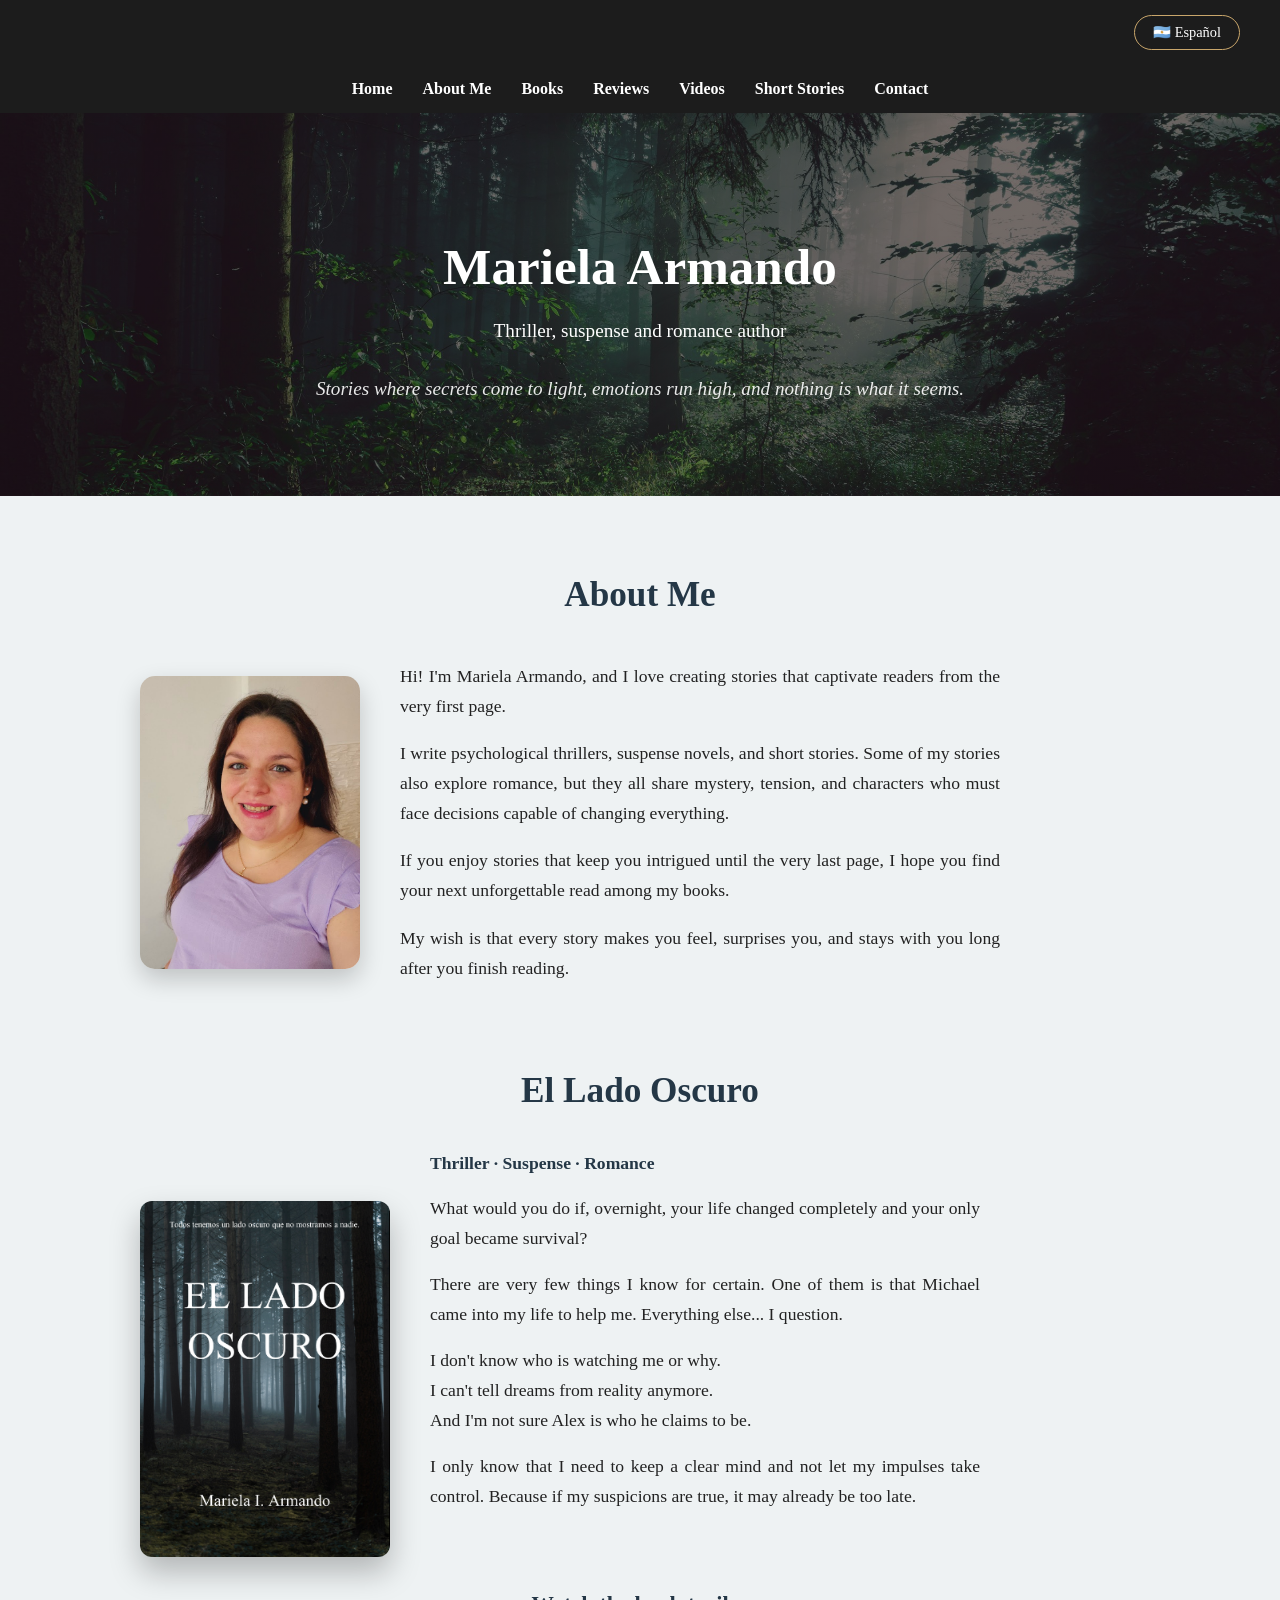
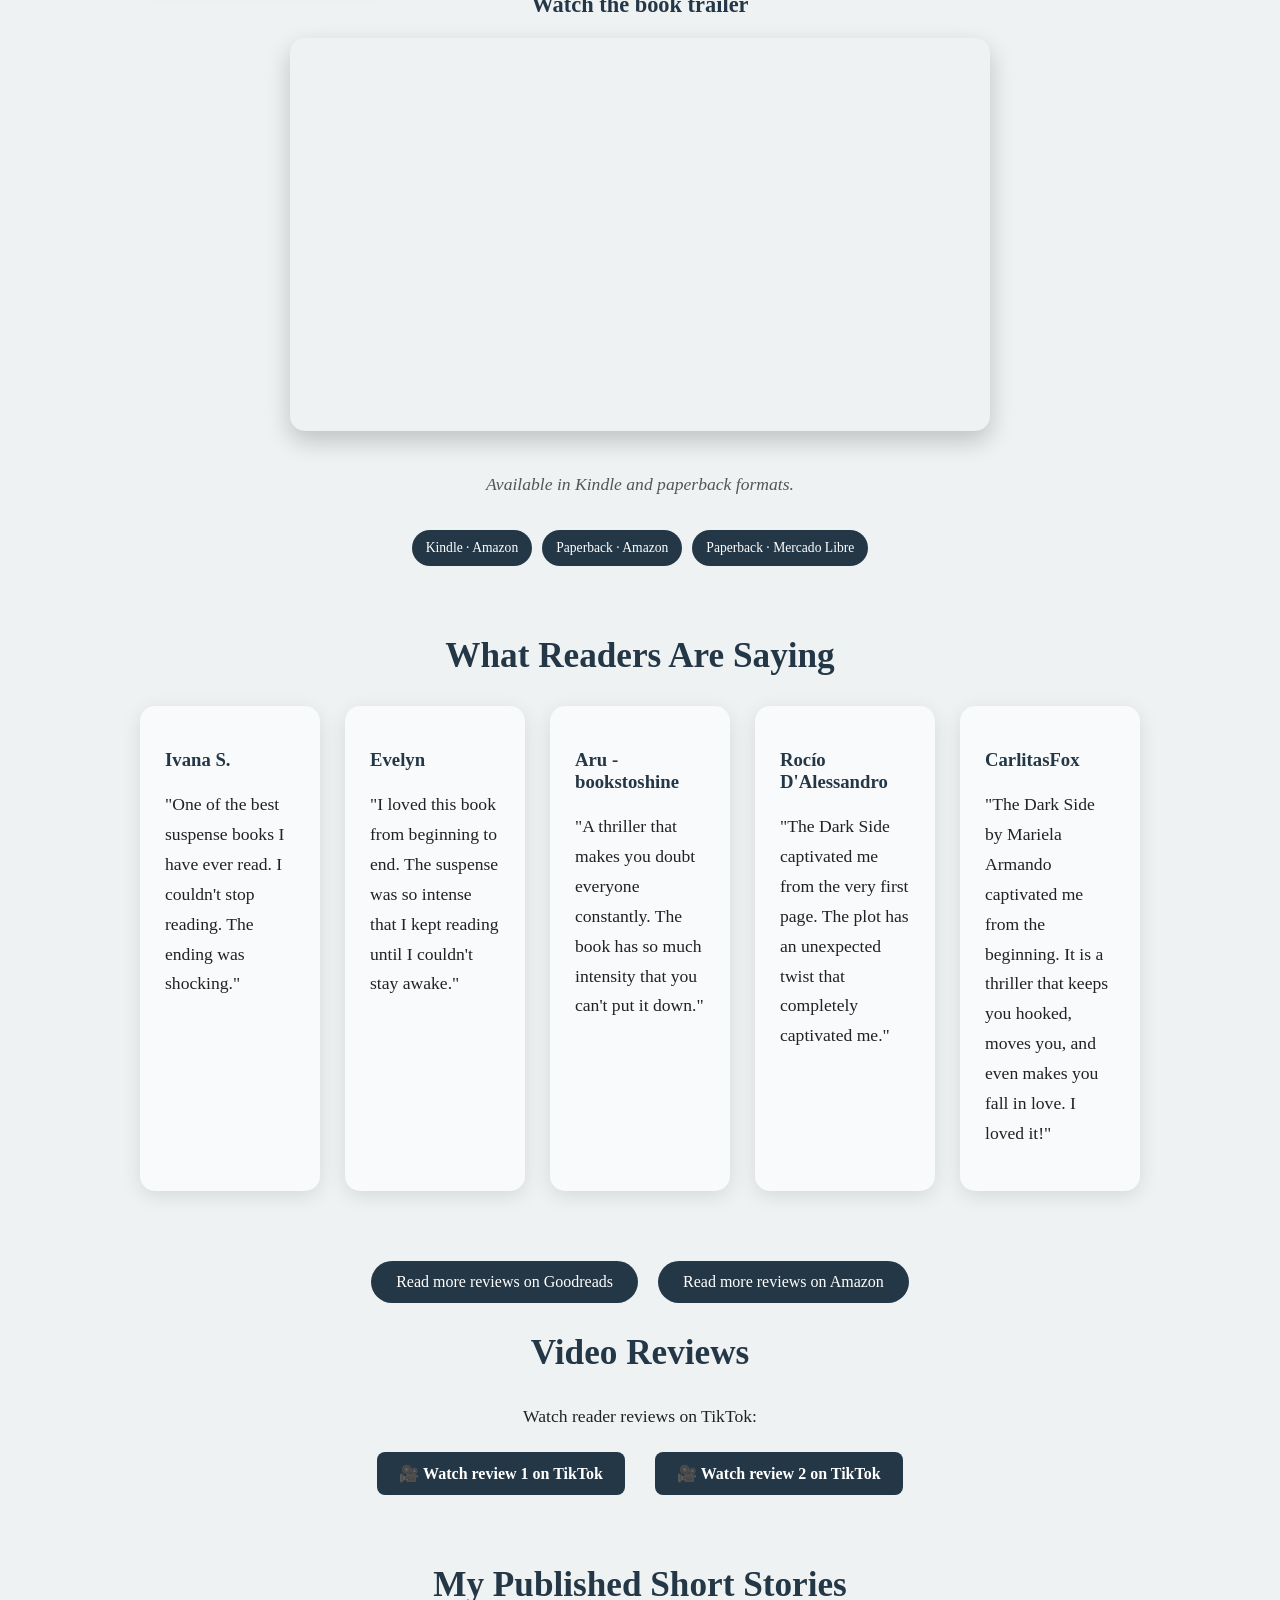
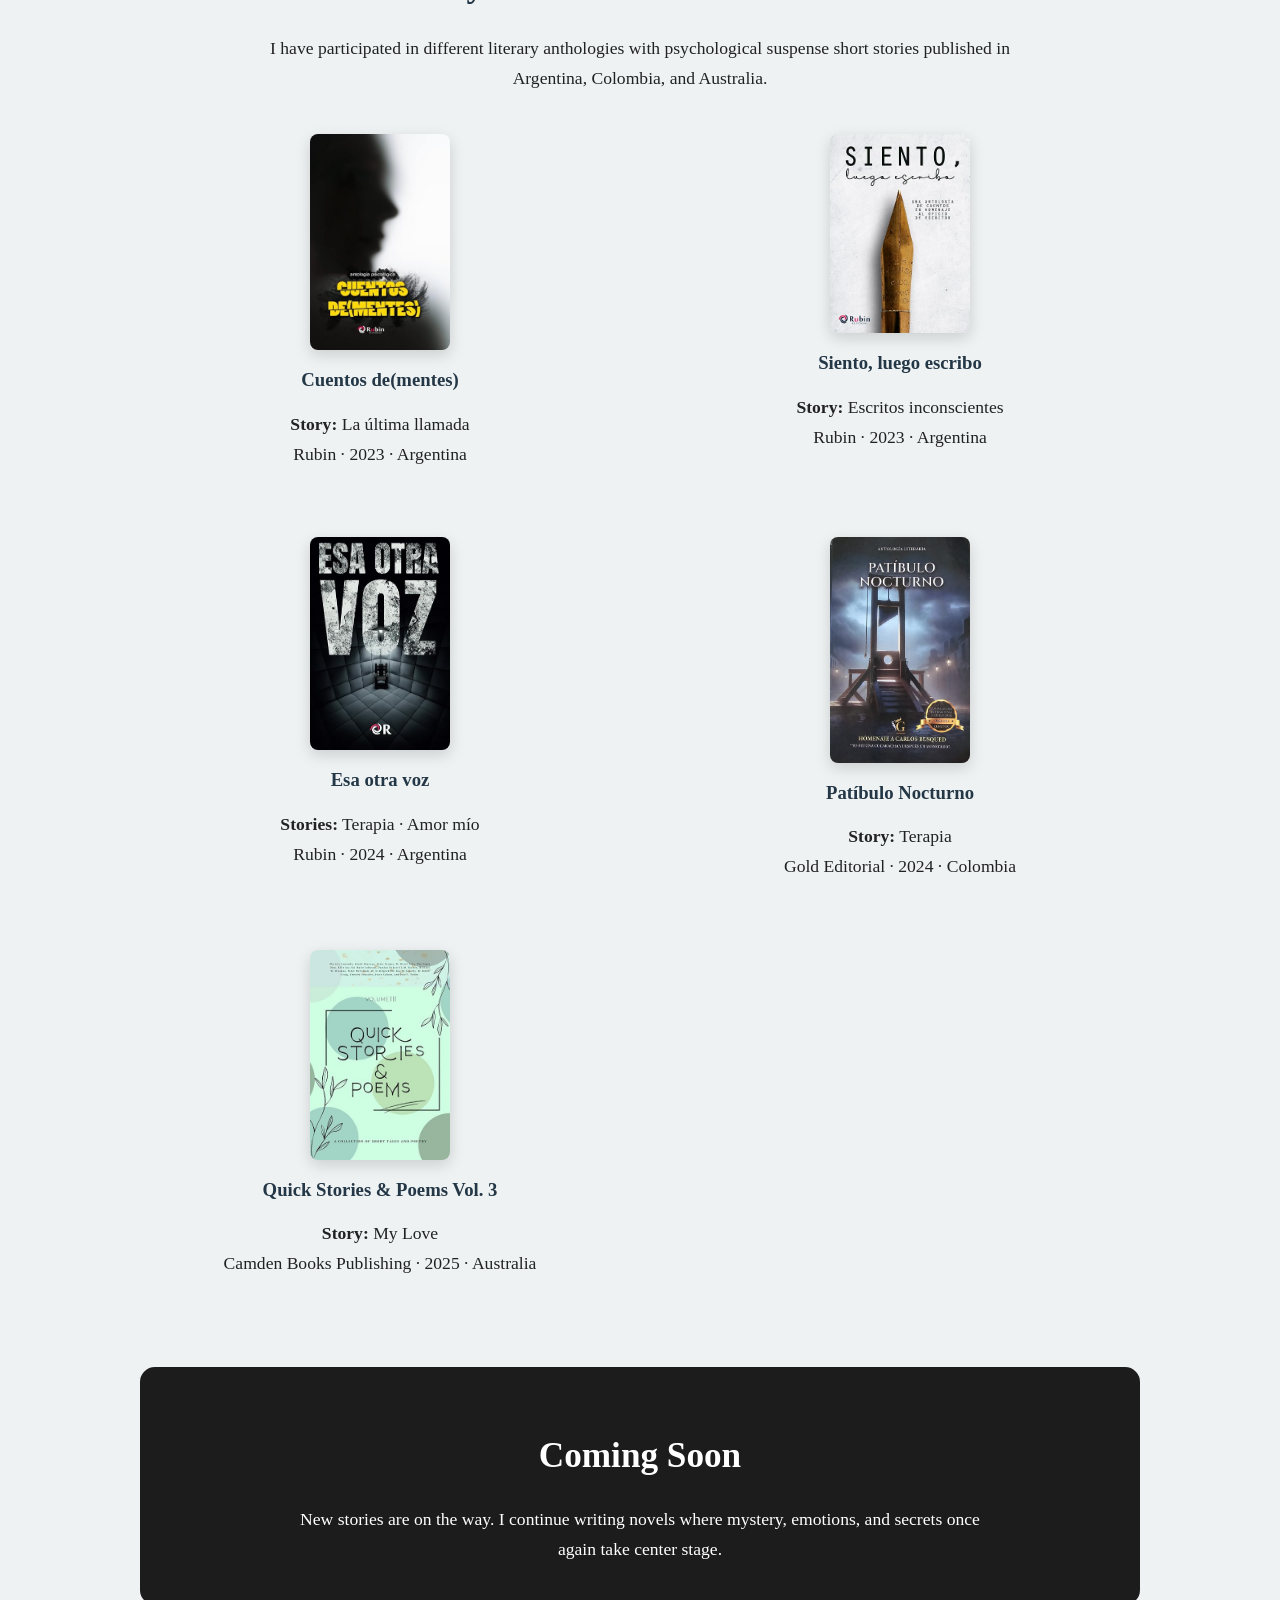
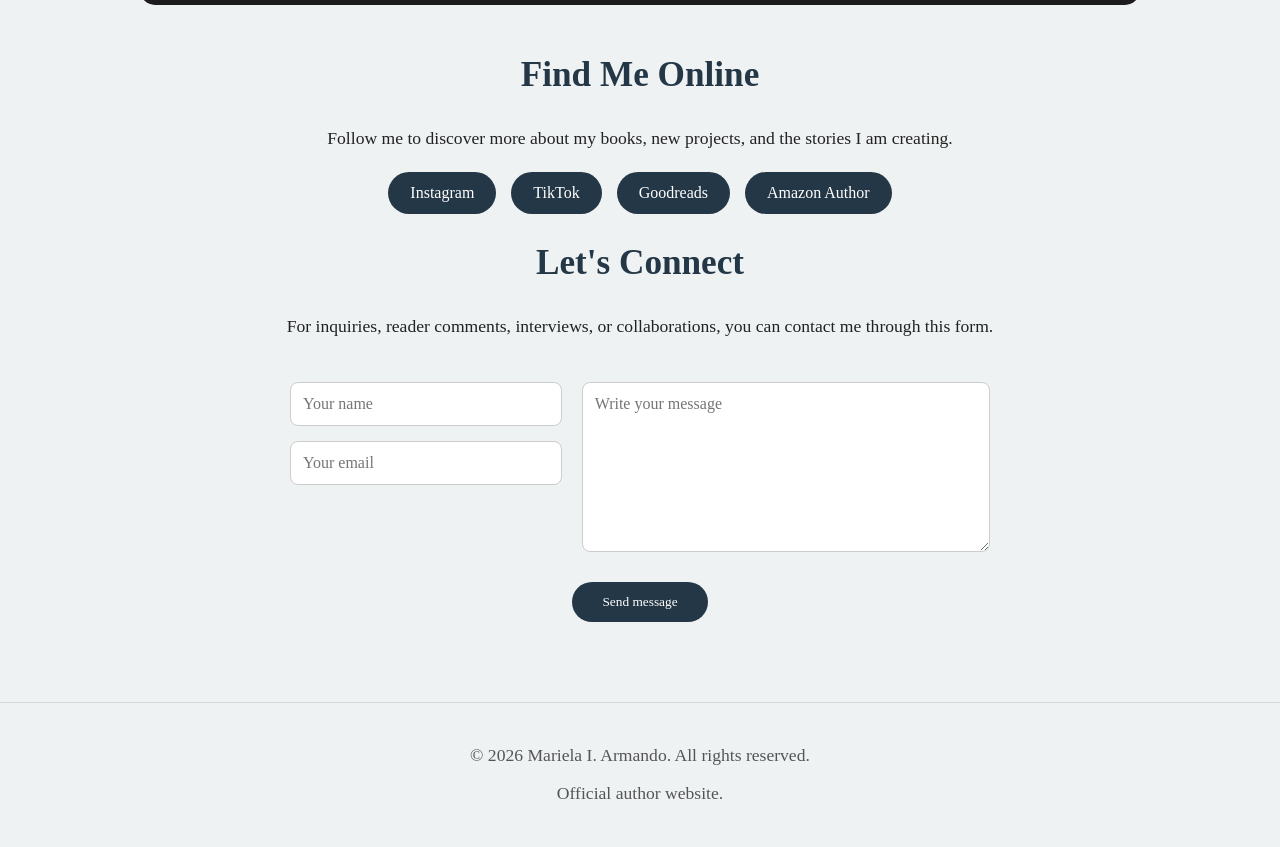
==== commit 0b4cb270: "Added English footer" ====
--- a/english.html
+++ b/english.html
@@ -570,6 +570,11 @@
 
 </script>
 
+<footer>
+    <p>© 2026 Mariela I. Armando. All rights reserved.</p>
+    <p>Official author website.</p>
+</footer>
+
 </body>
 
 </html>
